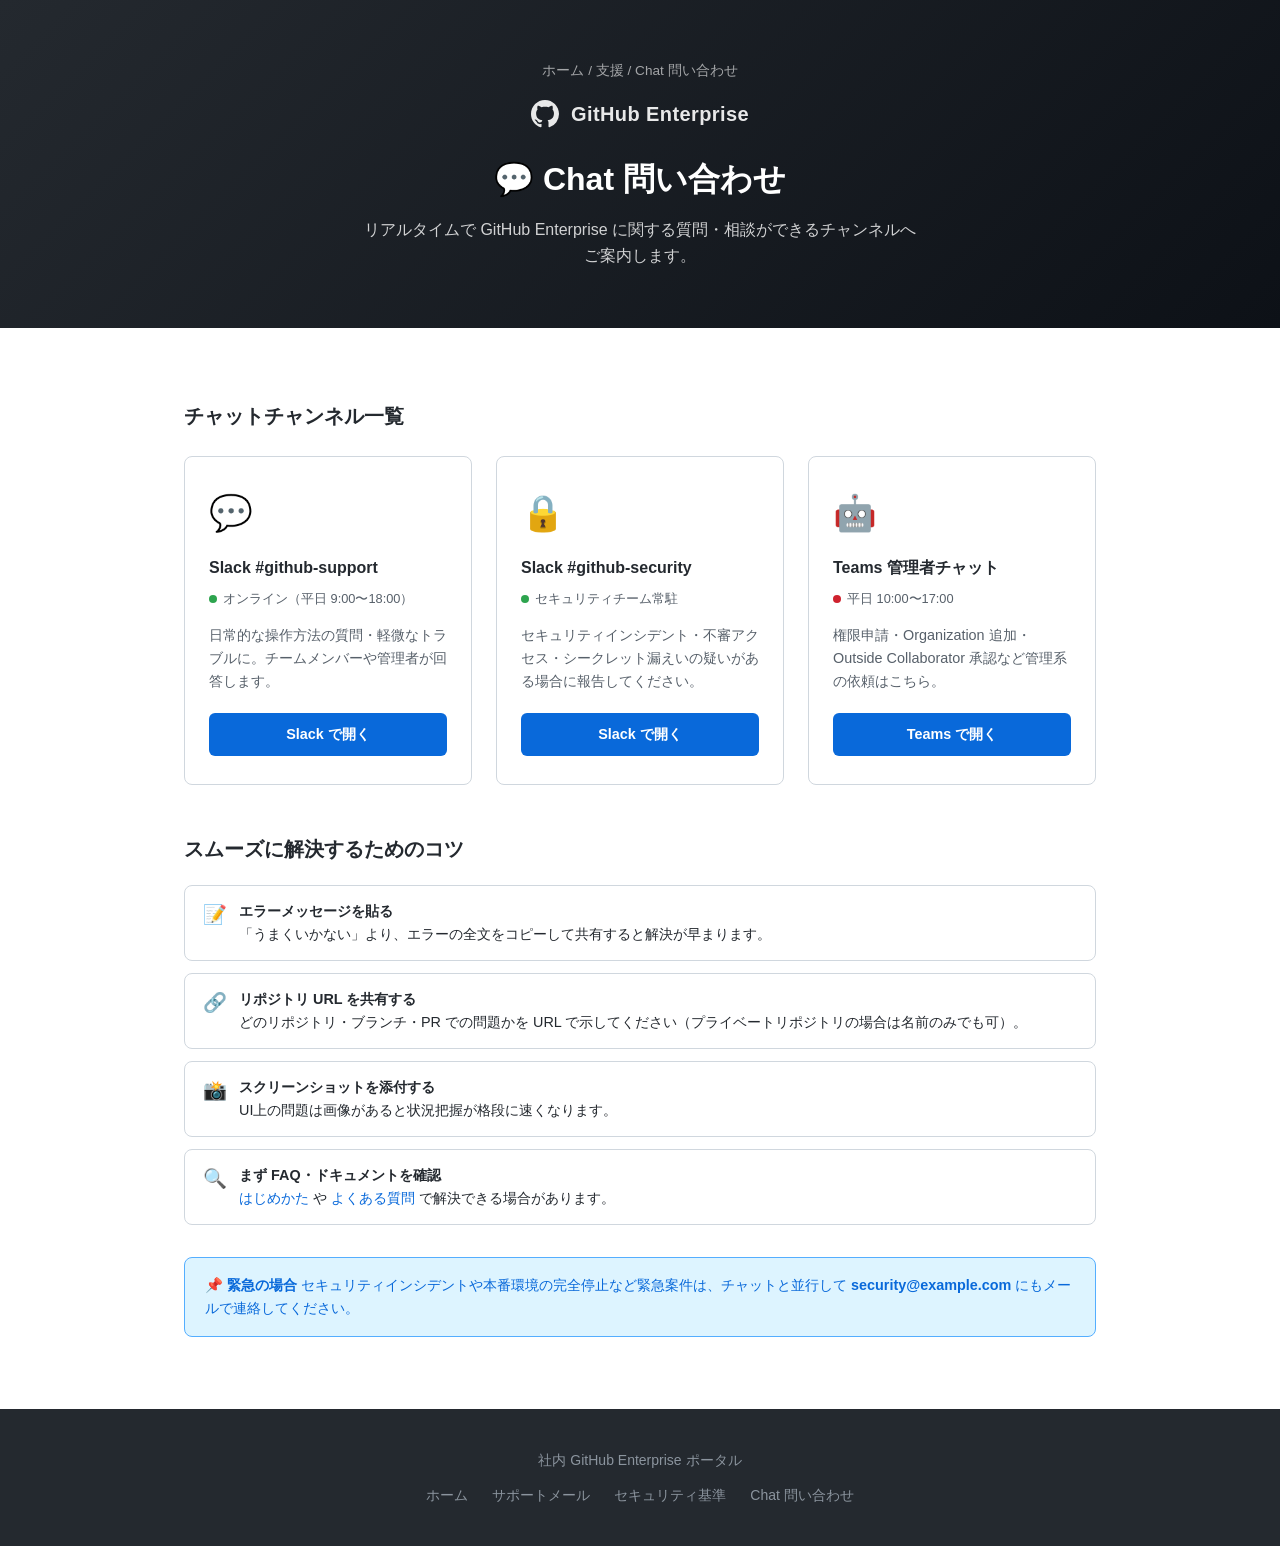
==== chat-support.html @ 70bd6d4d "Add support pages, secure code guide, and project draft" ====
<!DOCTYPE html>
<html lang="ja">
<head>
  <meta charset="UTF-8" />
  <meta name="viewport" content="width=device-width, initial-scale=1.0" />
  <title>Chat 問い合わせ — GitHub Enterprise ポータル</title>
  <link rel="stylesheet" href="style.css" />
  <style>
    .page-hero {
      background: linear-gradient(135deg, #24292f 0%, #0d1117 100%);
      color: white;
      padding: 60px 24px;
      text-align: center;
    }
    .page-hero .breadcrumb { font-size: 0.85rem; opacity: 0.6; margin-bottom: 16px; }
    .page-hero .breadcrumb a { color: white; }
    .page-hero h1 { font-size: 2rem; font-weight: 700; margin-bottom: 12px; }
    .page-hero p { opacity: 0.8; max-width: 560px; margin: 0 auto; }

    .chat-cards {
      display: grid;
      grid-template-columns: repeat(auto-fit, minmax(260px, 1fr));
      gap: 24px;
      margin-bottom: 48px;
    }
    .chat-card {
      background: white;
      border: 1px solid #d0d7de;
      border-radius: 8px;
      padding: 28px 24px;
      display: flex;
      flex-direction: column;
    }
    .chat-card .icon { font-size: 2.2rem; margin-bottom: 14px; }
    .chat-card h3 { font-size: 1rem; font-weight: 600; margin-bottom: 8px; }
    .chat-card p { font-size: 0.9rem; color: #57606a; flex: 1; margin-bottom: 20px; }
    .chat-card .btn-chat {
      display: inline-block;
      background: #0969da;
      color: white;
      padding: 10px 20px;
      border-radius: 6px;
      font-size: 0.9rem;
      font-weight: 600;
      text-align: center;
      transition: background 0.15s;
    }
    .chat-card .btn-chat:hover { background: #0860ca; text-decoration: none; }
    .chat-card .status {
      display: flex;
      align-items: center;
      gap: 6px;
      font-size: 0.8rem;
      color: #57606a;
      margin-bottom: 14px;
    }
    .status-dot {
      width: 8px; height: 8px;
      border-radius: 50%;
      background: #2da44e;
      flex-shrink: 0;
    }
    .status-dot.offline { background: #cf222e; }

    .tips-list {
      list-style: none;
      padding: 0;
      margin: 0;
      display: flex;
      flex-direction: column;
      gap: 12px;
    }
    .tips-list li {
      display: flex;
      gap: 12px;
      align-items: flex-start;
      font-size: 0.9rem;
      background: white;
      border: 1px solid #d0d7de;
      border-radius: 8px;
      padding: 14px 18px;
    }
    .tips-list li .tip-icon { font-size: 1.2rem; flex-shrink: 0; }

    .info-box {
      background: #ddf4ff;
      border: 1px solid #54aeff;
      border-radius: 8px;
      padding: 16px 20px;
      font-size: 0.9rem;
      color: #0969da;
      margin-top: 32px;
    }
  </style>
</head>
<body>

  <div class="page-hero">
    <div class="breadcrumb"><a href="index.html">ホーム</a> / 支援 / Chat 問い合わせ</div>
    <div class="logo" style="justify-content:center;margin-bottom:24px;">
      <svg height="28" viewBox="0 0 16 16" fill="white"><path d="M8 0C3.58 0 0 3.58 0 8c0 3.54 2.29 6.53 5.47 7.59.4.07.55-.17.55-.38 0-.19-.01-.82-.01-1.49-2.01.37-2.53-.49-2.69-.94-.09-.23-.48-.94-.82-1.13-.28-.15-.68-.52-.01-.53.63-.01 1.08.58 1.23.82.72 1.21 1.87.87 2.33.66.07-.52.28-.87.51-1.07-1.78-.2-3.64-.89-3.64-3.95 0-.87.31-1.59.82-2.15-.08-.2-.36-1.02.08-2.12 0 0 .67-.21 2.2.82.64-.18 1.32-.27 2-.27.68 0 1.36.09 2 .27 1.53-1.04 2.2-.82 2.2-.82.44 1.1.16 1.92.08 2.12.51.56.82 1.27.82 2.15 0 3.07-1.87 3.75-3.65 3.95.29.25.54.73.54 1.48 0 1.07-.01 1.93-.01 2.2 0 .21.15.46.55.38A8.013 8.013 0 0016 8c0-4.42-3.58-8-8-8z"/></svg>
      <span>GitHub Enterprise</span>
    </div>
    <h1>💬 Chat 問い合わせ</h1>
    <p>リアルタイムで GitHub Enterprise に関する質問・相談ができるチャンネルへご案内します。</p>
  </div>

  <section class="section">
    <div class="container">

      <h2 style="text-align:left;font-size:1.25rem;margin-bottom:24px;">チャットチャンネル一覧</h2>
      <div class="chat-cards">

        <div class="chat-card">
          <div class="icon">💬</div>
          <h3>Slack #github-support</h3>
          <div class="status"><span class="status-dot"></span>オンライン（平日 9:00〜18:00）</div>
          <p>日常的な操作方法の質問・軽微なトラブルに。チームメンバーや管理者が回答します。</p>
          <a href="#" class="btn-chat">Slack で開く</a>
        </div>

        <div class="chat-card">
          <div class="icon">🔒</div>
          <h3>Slack #github-security</h3>
          <div class="status"><span class="status-dot"></span>セキュリティチーム常駐</div>
          <p>セキュリティインシデント・不審アクセス・シークレット漏えいの疑いがある場合に報告してください。</p>
          <a href="#" class="btn-chat">Slack で開く</a>
        </div>

        <div class="chat-card">
          <div class="icon">🤖</div>
          <h3>Teams 管理者チャット</h3>
          <div class="status"><span class="status-dot offline"></span>平日 10:00〜17:00</div>
          <p>権限申請・Organization 追加・Outside Collaborator 承認など管理系の依頼はこちら。</p>
          <a href="#" class="btn-chat">Teams で開く</a>
        </div>

      </div>

      <h2 style="text-align:left;font-size:1.25rem;margin-bottom:20px;">スムーズに解決するためのコツ</h2>
      <ul class="tips-list">
        <li>
          <span class="tip-icon">📝</span>
          <div><strong>エラーメッセージを貼る</strong><br/>「うまくいかない」より、エラーの全文をコピーして共有すると解決が早まります。</div>
        </li>
        <li>
          <span class="tip-icon">🔗</span>
          <div><strong>リポジトリ URL を共有する</strong><br/>どのリポジトリ・ブランチ・PR での問題かを URL で示してください（プライベートリポジトリの場合は名前のみでも可）。</div>
        </li>
        <li>
          <span class="tip-icon">📸</span>
          <div><strong>スクリーンショットを添付する</strong><br/>UI上の問題は画像があると状況把握が格段に速くなります。</div>
        </li>
        <li>
          <span class="tip-icon">🔍</span>
          <div><strong>まず FAQ・ドキュメントを確認</strong><br/><a href="index.html#getting-started">はじめかた</a> や <a href="index.html">よくある質問</a> で解決できる場合があります。</div>
        </li>
      </ul>

      <div class="info-box" style="margin-top:32px;">
        <strong>📌 緊急の場合</strong>
        セキュリティインシデントや本番環境の完全停止など緊急案件は、チャットと並行して <a href="support-email.html" style="color:#0969da;font-weight:600;">security@example.com</a> にもメールで連絡してください。
      </div>

    </div>
  </section>

  <footer class="footer">
    <div class="container">
      <p>社内 GitHub Enterprise ポータル</p>
      <p class="footer-links">
        <a href="index.html">ホーム</a>
        <a href="support-email.html">サポートメール</a>
        <a href="security-standards.html">セキュリティ基準</a>
        <a href="chat-support.html">Chat 問い合わせ</a>
      </p>
    </div>
  </footer>

</body>
</html>
---- style.css ----
/* ===== Reset & Base ===== */
*, *::before, *::after { box-sizing: border-box; margin: 0; padding: 0; }

body {
  font-family: -apple-system, BlinkMacSystemFont, "Segoe UI", Helvetica, Arial, sans-serif;
  color: #24292f;
  line-height: 1.6;
  background: #fff;
}

a { color: #0969da; text-decoration: none; }
a:hover { text-decoration: underline; }

.container {
  max-width: 960px;
  margin: 0 auto;
  padding: 0 24px;
}

/* ===== Hero ===== */
.hero {
  background: linear-gradient(135deg, #24292f 0%, #0d1117 60%, #161b22 100%);
  color: white;
  padding: 80px 24px 100px;
  text-align: center;
}

.hero-inner {
  max-width: 720px;
  margin: 0 auto;
}

.logo {
  display: flex;
  align-items: center;
  justify-content: center;
  gap: 12px;
  margin-bottom: 40px;
  font-size: 1.25rem;
  font-weight: 600;
  letter-spacing: 0.02em;
  opacity: 0.9;
}

.hero h1 {
  font-size: clamp(2rem, 5vw, 3rem);
  font-weight: 700;
  line-height: 1.25;
  margin-bottom: 20px;
}

.hero-sub {
  font-size: 1.1rem;
  opacity: 0.8;
  margin-bottom: 36px;
  max-width: 560px;
  margin-left: auto;
  margin-right: auto;
}

.btn-primary {
  display: inline-block;
  background: #2da44e;
  color: white;
  padding: 14px 32px;
  border-radius: 6px;
  font-size: 1rem;
  font-weight: 600;
  transition: background 0.15s;
}
.btn-primary:hover {
  background: #2c974b;
  text-decoration: none;
}

/* ===== Sections ===== */
.section { padding: 72px 0; }
.alt-bg { background: #f6f8fa; }

.section h2 {
  font-size: 1.75rem;
  font-weight: 700;
  margin-bottom: 36px;
  text-align: center;
}

/* ===== About Cards ===== */
.about p {
  text-align: center;
  font-size: 1.05rem;
  color: #57606a;
  max-width: 720px;
  margin: 0 auto 48px;
}

.cards {
  display: grid;
  grid-template-columns: repeat(auto-fit, minmax(200px, 1fr));
  gap: 24px;
}

.card {
  background: white;
  border: 1px solid #d0d7de;
  border-radius: 8px;
  padding: 28px 24px;
  transition: box-shadow 0.15s;
}
.card:hover { box-shadow: 0 4px 16px rgba(0,0,0,0.08); }

.card-icon { font-size: 2rem; margin-bottom: 12px; }

.card h3 {
  font-size: 1rem;
  font-weight: 600;
  margin-bottom: 8px;
  color: #24292f;
}

.card p { font-size: 0.9rem; color: #57606a; }

/* ===== Feature List ===== */
.feature-list {
  display: flex;
  flex-direction: column;
  gap: 32px;
}

.feature-item {
  display: flex;
  gap: 20px;
  background: white;
  border: 1px solid #d0d7de;
  border-radius: 8px;
  padding: 24px;
}

.feature-icon { font-size: 1.75rem; flex-shrink: 0; }

.feature-body h3 {
  font-size: 1rem;
  font-weight: 600;
  margin-bottom: 6px;
}

.feature-body p { font-size: 0.9rem; color: #57606a; }

/* ===== Steps ===== */
.steps {
  display: flex;
  flex-direction: column;
  gap: 0;
  position: relative;
}

.steps::before {
  content: '';
  position: absolute;
  left: 23px;
  top: 24px;
  bottom: 24px;
  width: 2px;
  background: #d0d7de;
}

.step {
  display: flex;
  gap: 20px;
  padding: 0 0 36px;
  position: relative;
}

.step:last-child { padding-bottom: 0; }

.step-num {
  width: 48px;
  height: 48px;
  border-radius: 50%;
  background: #0969da;
  color: white;
  font-weight: 700;
  font-size: 1.1rem;
  display: flex;
  align-items: center;
  justify-content: center;
  flex-shrink: 0;
  position: relative;
  z-index: 1;
}

.step-body h3 {
  font-size: 1rem;
  font-weight: 600;
  margin-bottom: 6px;
  margin-top: 12px;
}

.step-body p { font-size: 0.9rem; color: #57606a; }

/* ===== FAQ ===== */
.faq-list {
  display: flex;
  flex-direction: column;
  gap: 12px;
  max-width: 760px;
  margin: 0 auto;
}

.faq-item {
  background: white;
  border: 1px solid #d0d7de;
  border-radius: 8px;
  overflow: hidden;
}

.faq-item summary {
  padding: 16px 20px;
  font-weight: 600;
  cursor: pointer;
  list-style: none;
  display: flex;
  align-items: center;
  gap: 8px;
}

.faq-item summary::before {
  content: '▶';
  font-size: 0.7rem;
  color: #57606a;
  transition: transform 0.2s;
  flex-shrink: 0;
}

.faq-item[open] summary::before { transform: rotate(90deg); }

.faq-item p {
  padding: 0 20px 16px;
  font-size: 0.9rem;
  color: #57606a;
  border-top: 1px solid #f0f0f0;
  padding-top: 12px;
}

/* ===== Footer ===== */
.footer {
  background: #24292f;
  color: #8b949e;
  text-align: center;
  padding: 40px 24px;
  font-size: 0.875rem;
}

.footer-links {
  margin-top: 12px;
  display: flex;
  justify-content: center;
  gap: 24px;
  flex-wrap: wrap;
}

.footer a { color: #8b949e; }
.footer a:hover { color: white; }

/* ===== Responsive ===== */
@media (max-width: 600px) {
  .hero { padding: 60px 16px 80px; }
  .section { padding: 48px 0; }
  .cards { grid-template-columns: 1fr; }
  .feature-item { flex-direction: column; gap: 12px; }
  .steps::before { display: none; }
}
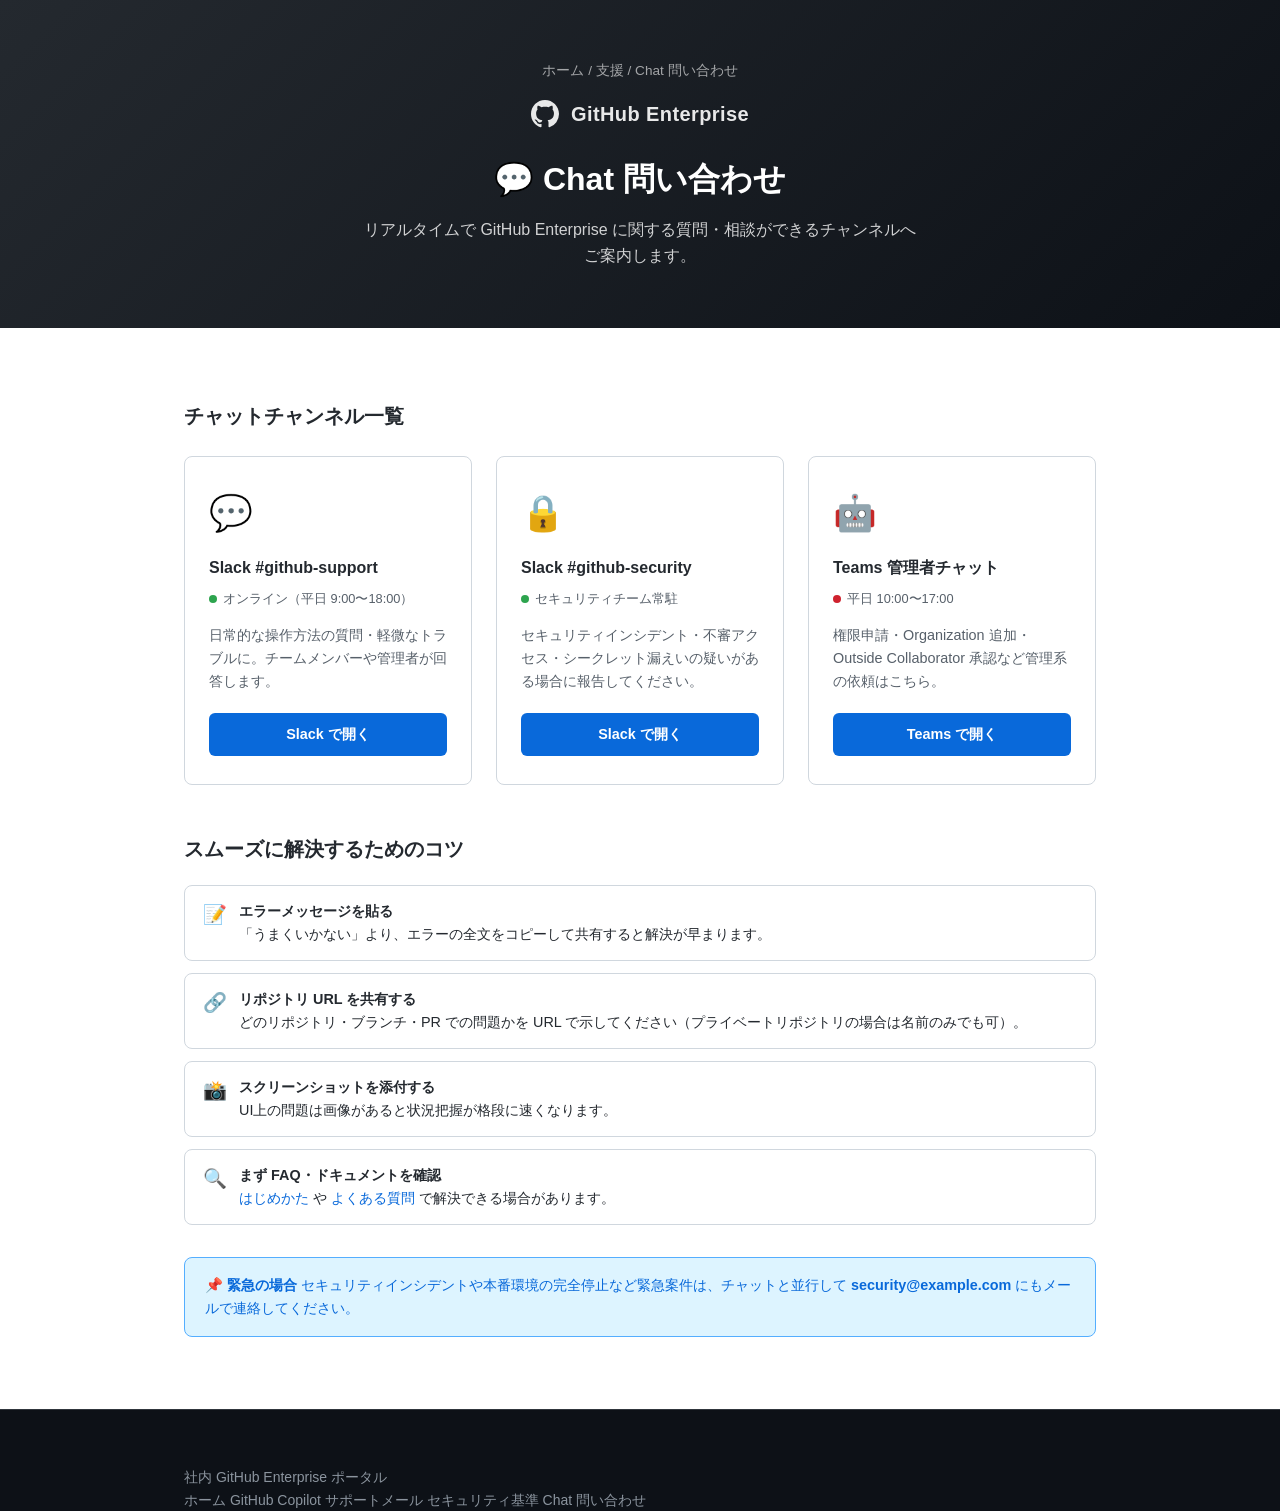
==== commit b72ad7f6: "Add GitHub Copilot page and link from all pages" ====
--- a/chat-support.html
+++ b/chat-support.html
@@ -170,6 +170,7 @@
       <p>社内 GitHub Enterprise ポータル</p>
       <p class="footer-links">
         <a href="index.html">ホーム</a>
+        <a href="github-copilot.html">GitHub Copilot</a>
         <a href="support-email.html">サポートメール</a>
         <a href="security-standards.html">セキュリティ基準</a>
         <a href="chat-support.html">Chat 問い合わせ</a>
--- a/style.css
+++ b/style.css
@@ -243,23 +243,92 @@
 
 /* ===== Footer ===== */
 .footer {
-  background: #24292f;
+  background: #0d1117;
   color: #8b949e;
+  padding: 56px 24px 0;
+  font-size: 0.875rem;
+  border-top: 1px solid #30363d;
+}
+
+.footer-nav {
+  display: grid;
+  grid-template-columns: 2fr 1fr 1fr 1fr;
+  gap: 40px;
+  padding-bottom: 48px;
+  border-bottom: 1px solid #30363d;
+}
+
+.footer-logo {
+  display: flex;
+  align-items: center;
+  gap: 10px;
+  font-size: 1rem;
+  font-weight: 600;
+  color: white;
+  margin-bottom: 14px;
+}
+
+.footer-tagline {
+  font-size: 0.85rem;
+  line-height: 1.7;
+  color: #8b949e;
+}
+
+.footer-col h4 {
+  color: white;
+  font-size: 0.8rem;
+  font-weight: 600;
+  text-transform: uppercase;
+  letter-spacing: 0.06em;
+  margin-bottom: 14px;
+}
+
+.footer-col ul {
+  list-style: none;
+  padding: 0;
+  margin: 0;
+  display: flex;
+  flex-direction: column;
+  gap: 10px;
+}
+
+.footer-col ul li a {
+  color: #8b949e;
+  font-size: 0.875rem;
+  transition: color 0.15s;
+}
+
+.footer-col ul li a:hover { color: white; text-decoration: none; }
+
+.footer-bottom {
+  padding: 24px 0 32px;
   text-align: center;
-  padding: 40px 24px;
-  font-size: 0.875rem;
-}
-
-.footer-links {
-  margin-top: 12px;
-  display: flex;
-  justify-content: center;
-  gap: 24px;
-  flex-wrap: wrap;
+}
+
+.footer-copyright {
+  color: #6e7681;
+  font-size: 0.8rem;
+  line-height: 1.8;
+  margin-bottom: 10px;
+}
+
+.footer-note {
+  color: #484f58;
+  font-size: 0.75rem;
 }
 
 .footer a { color: #8b949e; }
 .footer a:hover { color: white; }
+
+@media (max-width: 700px) {
+  .footer-nav {
+    grid-template-columns: 1fr 1fr;
+    gap: 28px;
+  }
+  .footer-col:first-child {
+    grid-column: 1 / -1;
+  }
+}
 
 /* ===== Responsive ===== */
 @media (max-width: 600px) {
